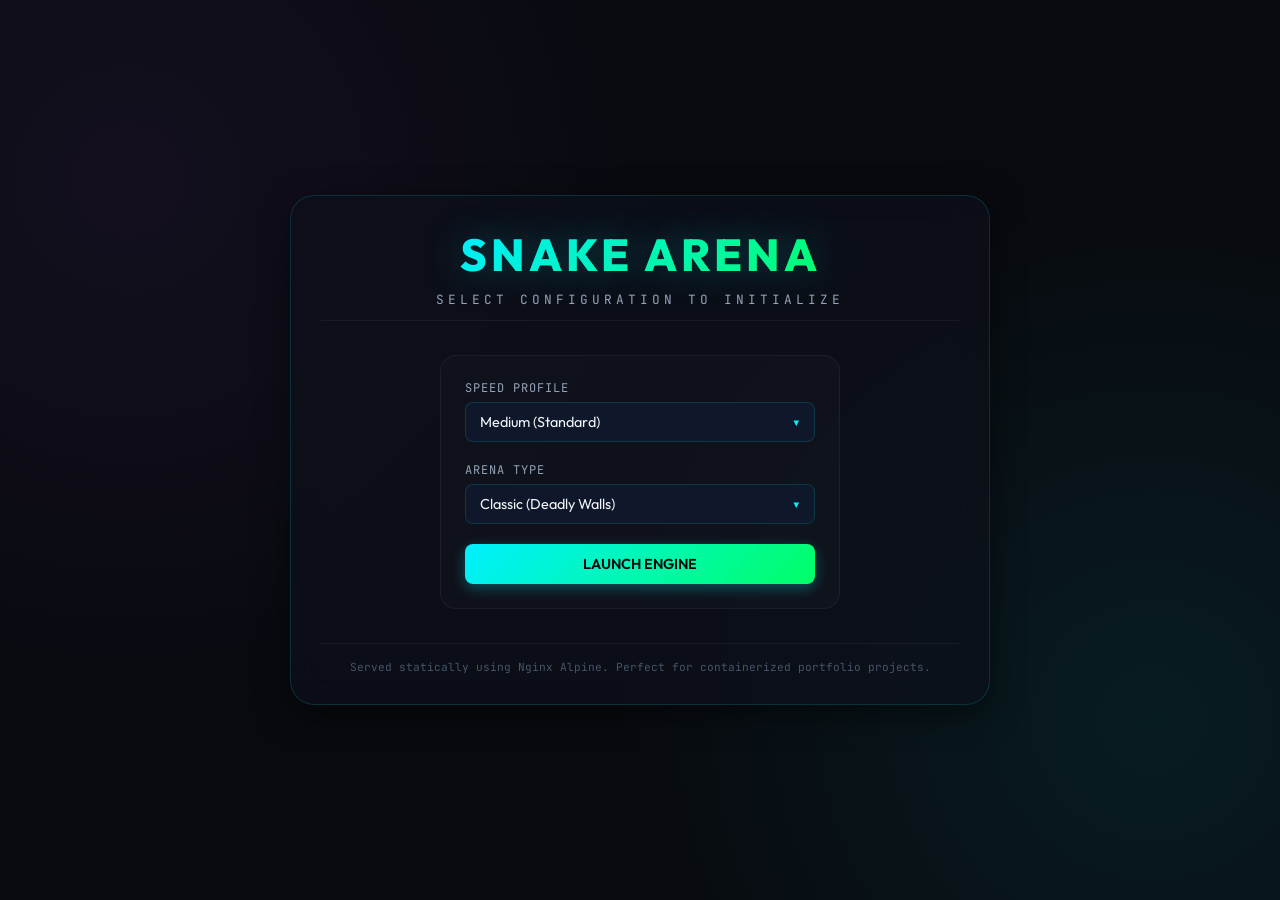
==== app/index.html @ 584ecc28 "First commit of production ready game" ====
<!DOCTYPE html>
<html lang="en">
<head>
    <meta charset="UTF-8">
    <meta name="viewport" content="width=device-width, initial-scale=1.0, maximum-scale=1.0, user-scalable=no">
    <title>Retro Snake Arena | DevOps Static Web App</title>
    <meta name="description" content="A modern, high-fidelity classic Snake game web app for a DevOps Kubernetes portfolio.">
    <!-- Google Fonts -->
    <link rel="preconnect" href="https://fonts.googleapis.com">
    <link rel="preconnect" href="https://fonts.gstatic.com" crossorigin>
    <link href="https://fonts.googleapis.com/css2?family=JetBrains+Mono:wght@400;700&family=Outfit:wght@300;400;600;800&display=swap" rel="stylesheet">
    <link rel="stylesheet" href="style.css">
</head>
<body>
    <div class="glass-container">
        
        <!-- ================= START SCREEN ================= -->
        <div id="startScreen" class="screen active">
            <header class="start-header">
                <h1 class="logo-text">SNAKE ARENA</h1>
                <p class="subtitle">Select configuration to initialize</p>
            </header>

            <div class="setup-panel">
                <div class="control-row">
                    <label for="difficultySelect">Speed Profile</label>
                    <div class="select-wrapper">
                        <select id="difficultySelect">
                            <option value="easy">Easy (Slow)</option>
                            <option value="medium" selected>Medium (Standard)</option>
                            <option value="hard">Hard (Fast)</option>
                        </select>
                    </div>
                </div>
                
                <div class="control-row">
                    <label for="modeSelect">Arena Type</label>
                    <div class="select-wrapper">
                        <select id="modeSelect">
                            <option value="classic" selected>Classic (Deadly Walls)</option>
                            <option value="obstacles">Obstacles (Barriers)</option>
                            <option value="portal">Portal (Wraparound)</option>
                        </select>
                    </div>
                </div>

                <button id="startButton" class="btn primary-btn launch-btn">LAUNCH ENGINE</button>
            </div>
            
            <footer class="start-footer">
                <p class="devops-tag">Served statically using Nginx Alpine. Perfect for containerized portfolio projects.</p>
            </footer>
        </div>

        <!-- ================= GAME SCREEN ================= -->
        <div id="gameScreen" class="screen">
            <header>
                <h1 id="app-title">RETRO SNAKE ARENA</h1>
                <p class="subtitle">Game Active | Engine Online</p>
            </header>

            <main class="game-layout">
                <!-- Score & Stats Bar -->
                <div class="stats-panel">
                    <div class="stat-box">
                        <span class="stat-label">SCORE</span>
                        <span id="score-val" class="stat-value">000</span>
                    </div>
                    <div class="stat-box">
                        <span class="stat-label">HIGH SCORE</span>
                        <span id="high-val" class="stat-value">000</span>
                    </div>
                    <div class="stat-box">
                        <span class="stat-label">SPEED</span>
                        <span id="speed-indicator" class="stat-value">MEDIUM</span>
                    </div>
                </div>

                <!-- Canvas Container -->
                <div class="canvas-wrapper">
                    <canvas id="gameCanvas" width="400" height="400"></canvas>
                    
                    <!-- Game Over Overlay -->
                    <div id="gameOverOverlay" class="canvas-overlay">
                        <div class="overlay-content">
                            <h2 class="danger-text">SYSTEM FAILURE</h2>
                            <p class="game-over-reason">Crash Loop BackOff: Wall Collision</p>
                            <div class="final-score-box">
                                <span>FINAL SCORE</span>
                                <span id="final-score-val">000</span>
                            </div>
                            <button id="restartButton" class="btn primary-btn">REDEPLOY ENGINE</button>
                        </div>
                    </div>

                    <!-- Pause Overlay -->
                    <div id="pauseOverlay" class="canvas-overlay">
                        <div class="overlay-content">
                            <h2>PAUSED</h2>
                            <p>Game engine suspended.</p>
                            <button id="resumeButton" class="btn primary-btn">RESUME ENGINE</button>
                        </div>
                    </div>
                </div>

                <!-- Controls Panel -->
                <div class="game-controls">
                    <button id="pauseBtn" class="btn secondary-btn">Pause (Space)</button>
                    <button id="muteBtn" class="btn secondary-btn">Mute Sound</button>
                    <button id="exitBtn" class="btn secondary-btn danger-btn">Exit to Menu</button>
                </div>
            </main>

            <footer>
                <div class="keyboard-guide">
                    <p class="desktop-controls"><strong>Keyboard:</strong> Use <span class="key">▲</span> <span class="key">▼</span> <span class="key">◀</span> <span class="key">▶</span> / <span class="key">WASD</span>. <span class="key">Spacebar</span> to Pause.</p>
                    <p class="mobile-controls"><strong>Mobile:</strong> Swipe in the direction you want to turn.</p>
                </div>
                <p class="devops-tag">High-speed rendering & Web Audio synthesizer.</p>
            </footer>
        </div>

    </div>
    
    <script src="game.js"></script>
</body>
</html>
---- app/style.css ----
/* --- Modern CSS Architecture & Design Tokens --- */
:root {
    --bg-color: #080a0f;
    --panel-bg: rgba(13, 17, 26, 0.7);
    --border-color: rgba(0, 240, 255, 0.15);
    --border-hover: rgba(0, 240, 255, 0.4);
    
    /* Neon Palette */
    --neon-cyan: #00f0ff;
    --neon-green: #00ff66;
    --neon-purple: #9d4edd;
    --neon-pink: #ff007f;
    --neon-red: #ff3333;
    
    /* Fonts */
    --font-sans: 'Outfit', -apple-system, BlinkMacSystemFont, "Segoe UI", Roboto, Helvetica, Arial, sans-serif;
    --font-mono: 'JetBrains Mono', monospace;
    
    /* Shadows */
    --glow-cyan: 0 0 10px rgba(0, 240, 255, 0.4);
    --glow-green: 0 0 10px rgba(0, 255, 102, 0.4);
    --glow-red: 0 0 10px rgba(255, 51, 51, 0.4);
    --shadow-heavy: 0 8px 32px 0 rgba(0, 0, 0, 0.5);
}

/* --- Base Styles --- */
* {
    box-sizing: border-box;
    margin: 0;
    padding: 0;
}

body {
    background-color: var(--bg-color);
    background-image: 
        radial-gradient(circle at 10% 20%, rgba(157, 78, 221, 0.08) 0%, transparent 40%),
        radial-gradient(circle at 90% 80%, rgba(0, 240, 255, 0.08) 0%, transparent 40%);
    color: #e2e8f0;
    font-family: var(--font-sans);
    min-height: 100vh;
    display: flex;
    justify-content: center;
    align-items: center;
    padding: 20px;
    overflow-x: hidden;
}

/* --- Glassmorphism Container --- */
.glass-container {
    width: 100%;
    max-width: 700px;
    background: var(--panel-bg);
    backdrop-filter: blur(16px);
    -webkit-backdrop-filter: blur(16px);
    border: 1px solid var(--border-color);
    border-radius: 24px;
    padding: 30px;
    box-shadow: var(--shadow-heavy);
    display: flex;
    flex-direction: column;
    align-items: center;
    animation: fadeIn 0.8s ease-out;
}

/* --- Screen Transitions --- */
.screen {
    display: none;
    flex-direction: column;
    width: 100%;
    gap: 24px;
    animation: scaleUp 0.4s cubic-bezier(0.16, 1, 0.3, 1);
}

.screen.active {
    display: flex;
}

/* --- Start Screen Layout --- */
.start-header {
    text-align: center;
    margin-bottom: 10px;
}

.logo-text {
    font-size: 2.8rem;
    font-weight: 800;
    letter-spacing: 4px;
    background: linear-gradient(135deg, var(--neon-cyan) 0%, var(--neon-green) 100%);
    -webkit-background-clip: text;
    -webkit-text-fill-color: transparent;
    text-shadow: 0 0 40px rgba(0, 240, 255, 0.3);
    display: inline-block;
}

.subtitle {
    font-family: var(--font-mono);
    font-size: 0.8rem;
    color: #94a3b8;
    text-transform: uppercase;
    letter-spacing: 4px;
    margin-top: 8px;
}

.setup-panel {
    display: flex;
    flex-direction: column;
    gap: 20px;
    background: rgba(255, 255, 255, 0.02);
    border: 1px solid rgba(255, 255, 255, 0.05);
    border-radius: 16px;
    padding: 24px;
    width: 100%;
    max-width: 400px;
    margin: 0 auto;
}

.start-footer {
    margin-top: 10px;
    text-align: center;
}

/* --- Game Screen Layout --- */
header {
    text-align: center;
    border-bottom: 1px solid rgba(255, 255, 255, 0.05);
    padding-bottom: 12px;
}

header h1 {
    font-size: 2rem;
    font-weight: 800;
    letter-spacing: 2px;
    color: var(--neon-cyan);
    text-shadow: var(--glow-cyan);
}

.game-layout {
    display: grid;
    grid-template-columns: 1fr;
    gap: 20px;
    width: 100%;
}

@media (min-width: 768px) {
    .game-layout {
        grid-template-columns: 1fr 180px;
    }
    .stats-panel {
        grid-column: 1 / span 2;
    }
}

/* --- Stats Panel --- */
.stats-panel {
    display: flex;
    gap: 15px;
    width: 100%;
}

.stat-box {
    flex: 1;
    background: rgba(255, 255, 255, 0.02);
    border: 1px solid rgba(255, 255, 255, 0.05);
    border-radius: 12px;
    padding: 10px;
    display: flex;
    flex-direction: column;
    align-items: center;
    justify-content: center;
    transition: transform 0.3s ease, border-color 0.3s ease;
}

.stat-box:hover {
    transform: translateY(-2px);
    border-color: rgba(0, 240, 255, 0.2);
}

.stat-label {
    font-family: var(--font-mono);
    font-size: 0.7rem;
    color: #64748b;
    letter-spacing: 1.5px;
    margin-bottom: 4px;
}

.stat-value {
    font-family: var(--font-mono);
    font-size: 1.4rem;
    font-weight: 700;
    color: var(--neon-cyan);
    text-shadow: var(--glow-cyan);
}

#speed-indicator {
    color: var(--neon-green);
    text-shadow: var(--glow-green);
}

/* --- Canvas Area --- */
.canvas-wrapper {
    position: relative;
    width: 100%;
    max-width: 400px;
    aspect-ratio: 1 / 1;
    margin: 0 auto;
    border-radius: 16px;
    overflow: hidden;
    border: 2px solid var(--border-color);
    box-shadow: 0 0 20px rgba(0, 240, 255, 0.1);
    background: #04060a;
}

canvas {
    display: block;
    width: 100%;
    height: 100%;
}

/* --- Canvas Overlays --- */
.canvas-overlay {
    position: absolute;
    top: 0;
    left: 0;
    width: 100%;
    height: 100%;
    background: rgba(4, 6, 10, 0.88);
    backdrop-filter: blur(8px);
    display: flex;
    justify-content: center;
    align-items: center;
    opacity: 0;
    pointer-events: none;
    transition: opacity 0.3s ease;
    z-index: 10;
}

.canvas-overlay.active {
    opacity: 1;
    pointer-events: auto;
}

.overlay-content {
    text-align: center;
    padding: 20px;
}

.overlay-content h2 {
    font-size: 2rem;
    font-weight: 800;
    letter-spacing: 2px;
    margin-bottom: 12px;
    color: var(--neon-cyan);
    text-shadow: var(--glow-cyan);
}

.overlay-content p {
    font-size: 0.9rem;
    color: #94a3b8;
    margin-bottom: 24px;
    line-height: 1.5;
}

/* --- Game Controls Panel --- */
.game-controls {
    display: flex;
    flex-direction: row;
    gap: 12px;
    justify-content: center;
    align-items: center;
    width: 100%;
}

@media (min-width: 768px) {
    .game-controls {
        flex-direction: column;
        justify-content: flex-start;
        height: 100%;
    }
}

/* --- Control Row & Inputs --- */
.control-row {
    display: flex;
    flex-direction: column;
    gap: 6px;
    width: 100%;
}

.control-row label {
    font-family: var(--font-mono);
    font-size: 0.75rem;
    color: #94a3b8;
    letter-spacing: 1px;
    text-transform: uppercase;
}

/* Modern Select Styling */
.select-wrapper {
    position: relative;
    width: 100%;
}

select {
    width: 100%;
    background: #0f172a;
    border: 1px solid var(--border-color);
    border-radius: 8px;
    padding: 10px 14px;
    color: #f1f5f9;
    font-family: var(--font-sans);
    font-size: 0.9rem;
    cursor: pointer;
    outline: none;
    transition: border-color 0.3s ease, box-shadow 0.3s ease;
    appearance: none;
    -webkit-appearance: none;
}

select:focus, select:hover {
    border-color: var(--neon-cyan);
    box-shadow: 0 0 8px rgba(0, 240, 255, 0.2);
}

.select-wrapper::after {
    content: "▼";
    font-size: 0.6rem;
    color: var(--neon-cyan);
    position: absolute;
    right: 14px;
    top: 50%;
    transform: translateY(-50%);
    pointer-events: none;
}

/* Button Styling */
.btn {
    font-family: var(--font-sans);
    font-weight: 600;
    font-size: 0.9rem;
    padding: 11px 18px;
    border: none;
    border-radius: 8px;
    cursor: pointer;
    transition: all 0.3s cubic-bezier(0.25, 0.8, 0.25, 1);
    outline: none;
    width: 100%;
    text-align: center;
}

.primary-btn {
    background: linear-gradient(135deg, var(--neon-cyan) 0%, var(--neon-green) 100%);
    color: #04060a;
    box-shadow: 0 4px 14px rgba(0, 240, 255, 0.3);
}

.primary-btn:hover {
    transform: translateY(-2px);
    box-shadow: 0 6px 20px rgba(0, 255, 102, 0.4);
}

.primary-btn:active {
    transform: translateY(0);
}

.secondary-btn {
    background: rgba(255, 255, 255, 0.03);
    color: #cbd5e1;
    border: 1px solid rgba(255, 255, 255, 0.08);
}

.secondary-btn:hover:not(:disabled) {
    background: rgba(255, 255, 255, 0.08);
    border-color: var(--border-hover);
    color: #fff;
}

.danger-btn {
    border-color: rgba(255, 51, 51, 0.2) !important;
}

.danger-btn:hover {
    border-color: var(--neon-red) !important;
    background: rgba(255, 51, 51, 0.1) !important;
    color: #fff !important;
}

/* --- Footer Area --- */
footer {
    border-top: 1px solid rgba(255, 255, 255, 0.05);
    padding-top: 16px;
    display: flex;
    flex-direction: column;
    gap: 10px;
    align-items: center;
    width: 100%;
}

.keyboard-guide {
    text-align: center;
    font-size: 0.8rem;
    color: #64748b;
}

.keyboard-guide .key {
    background: #0f172a;
    border: 1px solid rgba(255, 255, 255, 0.1);
    border-radius: 4px;
    padding: 2px 6px;
    font-family: var(--font-mono);
    color: #94a3b8;
    margin: 0 2px;
    display: inline-block;
}

.devops-tag {
    font-family: var(--font-mono);
    font-size: 0.7rem;
    color: #475569;
    text-align: center;
}

/* --- Extra Overrides / Styling --- */
.danger-text {
    color: var(--neon-red) !important;
    text-shadow: var(--glow-red) !important;
}

.final-score-box {
    margin: 15px auto;
    padding: 10px 20px;
    background: rgba(255, 51, 51, 0.05);
    border: 1px solid rgba(255, 51, 51, 0.15);
    border-radius: 8px;
    display: inline-flex;
    flex-direction: column;
    gap: 4px;
}

.final-score-box span:first-child {
    font-size: 0.75rem;
    font-family: var(--font-mono);
    color: #94a3b8;
    letter-spacing: 1px;
}

#final-score-val {
    font-size: 1.8rem;
    font-weight: 700;
    color: var(--neon-red);
    font-family: var(--font-mono);
    text-shadow: var(--glow-red);
}

/* Mobile vs Desktop controls instruction */
.mobile-controls {
    display: none;
}

@media (hover: none) and (pointer: coarse) {
    /* Touch device */
    .desktop-controls {
        display: none;
    }
    .mobile-controls {
        display: block;
    }
}

/* --- Animations --- */
@keyframes fadeIn {
    from { opacity: 0; transform: translateY(10px); }
    to { opacity: 1; transform: translateY(0); }
}

@keyframes scaleUp {
    from { opacity: 0; transform: scale(0.96); }
    to { opacity: 1; transform: scale(1); }
}

@media (max-width: 480px) {
    .glass-container {
        padding: 20px 16px;
        border-radius: 16px;
    }
    
    .logo-text {
        font-size: 2.2rem;
    }
    
    header h1 {
        font-size: 1.6rem;
    }

    .stat-value {
        font-size: 1.1rem;
    }
}
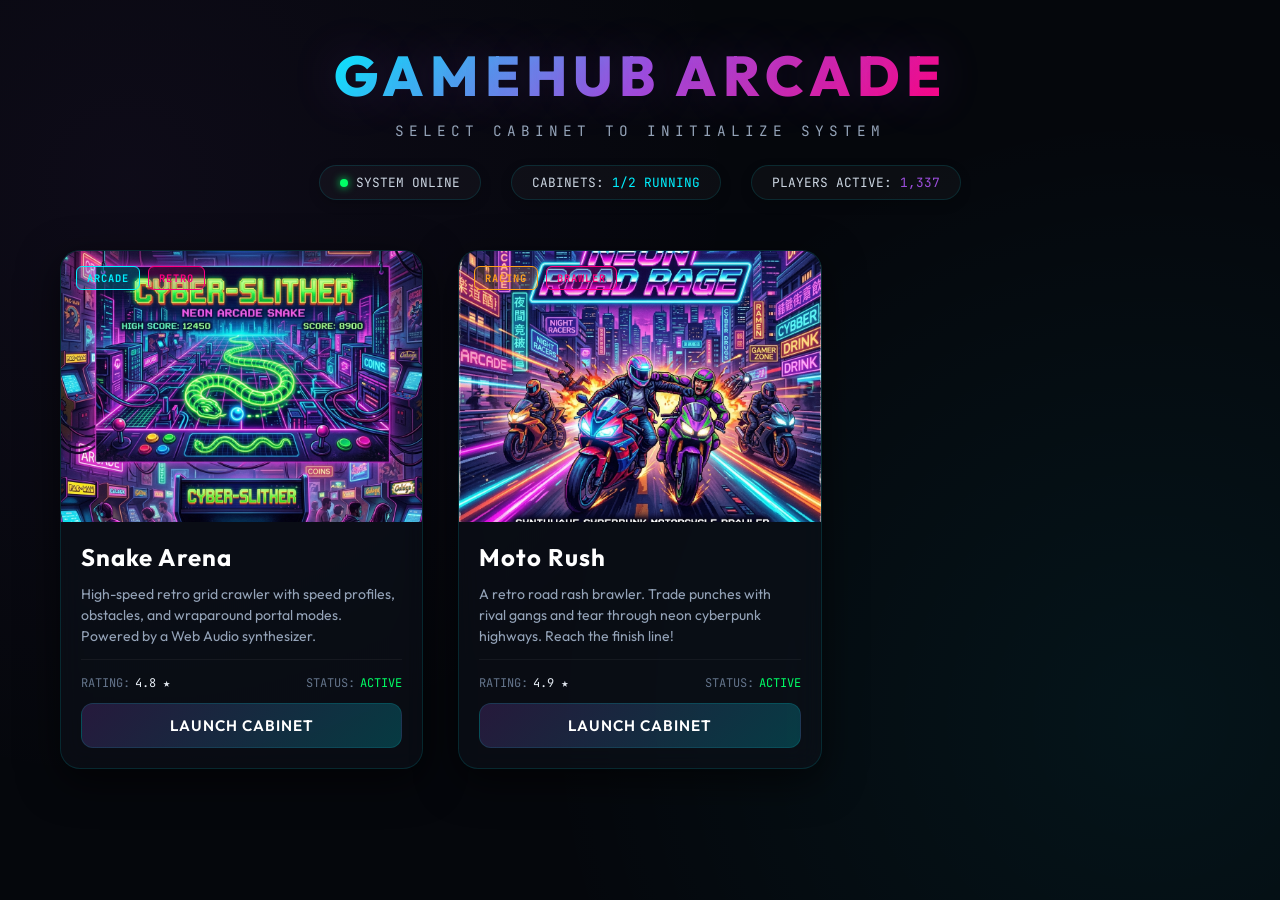
==== commit 05786f0e: "feat: add Moto Rush pseudo-3D racer game engine and base assets" ====
--- a/app/index.html
+++ b/app/index.html
@@ -2,9 +2,9 @@
 <html lang="en">
 <head>
     <meta charset="UTF-8">
-    <meta name="viewport" content="width=device-width, initial-scale=1.0, maximum-scale=1.0, user-scalable=no">
-    <title>Retro Snake Arena | DevOps Static Web App</title>
-    <meta name="description" content="A modern, high-fidelity classic Snake game web app for a DevOps Kubernetes portfolio.">
+    <meta name="viewport" content="width=device-width, initial-scale=1.0">
+    <title>GameHub Arcade | Scalable Multi-Game Hub</title>
+    <meta name="description" content="A premium, retro-futuristic arcade game catalog hub featuring HTML5 games.">
     <!-- Google Fonts -->
     <link rel="preconnect" href="https://fonts.googleapis.com">
     <link rel="preconnect" href="https://fonts.gstatic.com" crossorigin>
@@ -12,116 +12,89 @@
     <link rel="stylesheet" href="style.css">
 </head>
 <body>
-    <div class="glass-container">
-        
-        <!-- ================= START SCREEN ================= -->
-        <div id="startScreen" class="screen active">
-            <header class="start-header">
-                <h1 class="logo-text">SNAKE ARENA</h1>
-                <p class="subtitle">Select configuration to initialize</p>
-            </header>
+    <div class="container">
+        <!-- ================= HEADER ================= -->
+        <header>
+            <h1 class="logo-text">GameHub Arcade</h1>
+            <p class="subtitle">Select cabinet to initialize system</p>
+            <div class="hub-stats">
+                <div class="status-badge">
+                    <span class="dot pulse"></span>
+                    <span>SYSTEM ONLINE</span>
+                </div>
+                <div class="status-badge">
+                    <span>CABINETS: <span class="highlight" style="color: var(--neon-cyan);">1/2 RUNNING</span></span>
+                </div>
+                <div class="status-badge">
+                    <span>PLAYERS ACTIVE: <span class="highlight" style="color: var(--neon-purple);">1,337</span></span>
+                </div>
+            </div>
+        </header>
 
-            <div class="setup-panel">
-                <div class="control-row">
-                    <label for="difficultySelect">Speed Profile</label>
-                    <div class="select-wrapper">
-                        <select id="difficultySelect">
-                            <option value="easy">Easy (Slow)</option>
-                            <option value="medium" selected>Medium (Standard)</option>
-                            <option value="hard">Hard (Fast)</option>
-                        </select>
+        <!-- ================= GAMES GRID ================= -->
+        <main class="games-grid">
+            <!-- Snake Game Card -->
+            <article class="game-card" id="card-snake" data-game-url="games/snake/" data-game-title="Snake Arena">
+                <div class="card-media">
+                    <div class="badge-container">
+                        <span class="tag-badge cyan">Arcade</span>
+                        <span class="tag-badge pink">Retro</span>
                     </div>
+                    <img src="assets/snake_card.png" alt="Snake Arena Artwork">
                 </div>
-                
-                <div class="control-row">
-                    <label for="modeSelect">Arena Type</label>
-                    <div class="select-wrapper">
-                        <select id="modeSelect">
-                            <option value="classic" selected>Classic (Deadly Walls)</option>
-                            <option value="obstacles">Obstacles (Barriers)</option>
-                            <option value="portal">Portal (Wraparound)</option>
-                        </select>
+                <div class="card-details">
+                    <h2 class="game-title">Snake Arena</h2>
+                    <p class="game-desc">High-speed retro grid crawler with speed profiles, obstacles, and wraparound portal modes. Powered by a Web Audio synthesizer.</p>
+                    <div class="card-stats">
+                        <span class="stat-item">RATING: <span class="highlight">4.8 ★</span></span>
+                        <span class="stat-item">STATUS: <span class="highlight" style="color: var(--neon-green);">ACTIVE</span></span>
                     </div>
+                    <button class="btn-launch">Launch Cabinet</button>
                 </div>
+            </article>
 
-                <button id="startButton" class="btn primary-btn launch-btn">LAUNCH ENGINE</button>
+            <!-- Moto Rush Game Card -->
+            <article class="game-card" id="card-motorush" data-game-url="games/moto-rush/" data-game-title="Moto Rush">
+                <div class="card-media">
+                    <div class="badge-container">
+                        <span class="tag-badge orange">Racing</span>
+                        <span class="tag-badge pink">Brawler</span>
+                    </div>
+                    <img src="assets/motorush_card.png" alt="Moto Rush Artwork">
+                </div>
+                <div class="card-details">
+                    <h2 class="game-title">Moto Rush</h2>
+                    <p class="game-desc">A retro road rash brawler. Trade punches with rival gangs and tear through neon cyberpunk highways. Reach the finish line!</p>
+                    <div class="card-stats">
+                        <span class="stat-item">RATING: <span class="highlight">4.9 ★</span></span>
+                        <span class="stat-item">STATUS: <span class="highlight" style="color: var(--neon-green);">ACTIVE</span></span>
+                    </div>
+                    <button class="btn-launch">Launch Cabinet</button>
+                </div>
+            </article>
+        </main>
+    </div>
+
+    <!-- ================= FULLSCREEN GAME OVERLAY ================= -->
+    <div id="gameOverlay" class="game-overlay">
+        <div class="hud-bar">
+            <div class="hud-title">
+                <span id="hudGameName">GAME ENGINE</span>
+                <span id="hudGameStatus">VM ACTIVE</span>
             </div>
-            
-            <footer class="start-footer">
-                <p class="devops-tag">Served statically using Nginx Alpine. Perfect for containerized portfolio projects.</p>
-            </footer>
+            <button id="btnCloseOverlay" class="btn-close">
+                ◀ BACK TO CATALOG
+            </button>
         </div>
+        <div class="iframe-container">
+            <div id="iframeLoader" class="iframe-loader">
+                <div class="spinner"></div>
+                <span>Initializing Game Engine VM...</span>
+            </div>
+            <iframe id="gameIframe" class="game-iframe" src="" allow="autoplay"></iframe>
+        </div>
+    </div>
 
-        <!-- ================= GAME SCREEN ================= -->
-        <div id="gameScreen" class="screen">
-            <header>
-                <h1 id="app-title">RETRO SNAKE ARENA</h1>
-                <p class="subtitle">Game Active | Engine Online</p>
-            </header>
-
-            <main class="game-layout">
-                <!-- Score & Stats Bar -->
-                <div class="stats-panel">
-                    <div class="stat-box">
-                        <span class="stat-label">SCORE</span>
-                        <span id="score-val" class="stat-value">000</span>
-                    </div>
-                    <div class="stat-box">
-                        <span class="stat-label">HIGH SCORE</span>
-                        <span id="high-val" class="stat-value">000</span>
-                    </div>
-                    <div class="stat-box">
-                        <span class="stat-label">SPEED</span>
-                        <span id="speed-indicator" class="stat-value">MEDIUM</span>
-                    </div>
-                </div>
-
-                <!-- Canvas Container -->
-                <div class="canvas-wrapper">
-                    <canvas id="gameCanvas" width="400" height="400"></canvas>
-                    
-                    <!-- Game Over Overlay -->
-                    <div id="gameOverOverlay" class="canvas-overlay">
-                        <div class="overlay-content">
-                            <h2 class="danger-text">SYSTEM FAILURE</h2>
-                            <p class="game-over-reason">Crash Loop BackOff: Wall Collision</p>
-                            <div class="final-score-box">
-                                <span>FINAL SCORE</span>
-                                <span id="final-score-val">000</span>
-                            </div>
-                            <button id="restartButton" class="btn primary-btn">REDEPLOY ENGINE</button>
-                        </div>
-                    </div>
-
-                    <!-- Pause Overlay -->
-                    <div id="pauseOverlay" class="canvas-overlay">
-                        <div class="overlay-content">
-                            <h2>PAUSED</h2>
-                            <p>Game engine suspended.</p>
-                            <button id="resumeButton" class="btn primary-btn">RESUME ENGINE</button>
-                        </div>
-                    </div>
-                </div>
-
-                <!-- Controls Panel -->
-                <div class="game-controls">
-                    <button id="pauseBtn" class="btn secondary-btn">Pause (Space)</button>
-                    <button id="muteBtn" class="btn secondary-btn">Mute Sound</button>
-                    <button id="exitBtn" class="btn secondary-btn danger-btn">Exit to Menu</button>
-                </div>
-            </main>
-
-            <footer>
-                <div class="keyboard-guide">
-                    <p class="desktop-controls"><strong>Keyboard:</strong> Use <span class="key">▲</span> <span class="key">▼</span> <span class="key">◀</span> <span class="key">▶</span> / <span class="key">WASD</span>. <span class="key">Spacebar</span> to Pause.</p>
-                    <p class="mobile-controls"><strong>Mobile:</strong> Swipe in the direction you want to turn.</p>
-                </div>
-                <p class="devops-tag">High-speed rendering & Web Audio synthesizer.</p>
-            </footer>
-        </div>
-
-    </div>
-    
-    <script src="game.js"></script>
+    <script src="main.js"></script>
 </body>
 </html>
--- a/app/style.css
+++ b/app/style.css
@@ -1,29 +1,30 @@
 /* --- Modern CSS Architecture & Design Tokens --- */
 :root {
-    --bg-color: #080a0f;
-    --panel-bg: rgba(13, 17, 26, 0.7);
-    --border-color: rgba(0, 240, 255, 0.15);
-    --border-hover: rgba(0, 240, 255, 0.4);
+    --bg-color: #05070c;
+    --panel-bg: rgba(13, 17, 26, 0.6);
+    --border-color: rgba(0, 240, 255, 0.12);
+    --border-hover: rgba(157, 78, 221, 0.5);
     
-    /* Neon Palette */
+    /* Neon Theme Palette */
     --neon-cyan: #00f0ff;
     --neon-green: #00ff66;
     --neon-purple: #9d4edd;
     --neon-pink: #ff007f;
+    --neon-orange: #ff9f1c;
     --neon-red: #ff3333;
     
     /* Fonts */
     --font-sans: 'Outfit', -apple-system, BlinkMacSystemFont, "Segoe UI", Roboto, Helvetica, Arial, sans-serif;
     --font-mono: 'JetBrains Mono', monospace;
     
-    /* Shadows */
-    --glow-cyan: 0 0 10px rgba(0, 240, 255, 0.4);
-    --glow-green: 0 0 10px rgba(0, 255, 102, 0.4);
-    --glow-red: 0 0 10px rgba(255, 51, 51, 0.4);
-    --shadow-heavy: 0 8px 32px 0 rgba(0, 0, 0, 0.5);
-}
-
-/* --- Base Styles --- */
+    /* Glow Effects & Shadows */
+    --glow-cyan: 0 0 15px rgba(0, 240, 255, 0.35);
+    --glow-purple: 0 0 15px rgba(157, 78, 221, 0.35);
+    --glow-pink: 0 0 15px rgba(255, 0, 127, 0.35);
+    --shadow-heavy: 0 12px 40px 0 rgba(0, 0, 0, 0.6);
+}
+
+/* --- Base & Scrollbar Customization --- */
 * {
     box-sizing: border-box;
     margin: 0;
@@ -33,465 +34,473 @@
 body {
     background-color: var(--bg-color);
     background-image: 
-        radial-gradient(circle at 10% 20%, rgba(157, 78, 221, 0.08) 0%, transparent 40%),
-        radial-gradient(circle at 90% 80%, rgba(0, 240, 255, 0.08) 0%, transparent 40%);
-    color: #e2e8f0;
+        radial-gradient(circle at 10% 20%, rgba(157, 78, 221, 0.06) 0%, transparent 45%),
+        radial-gradient(circle at 90% 80%, rgba(0, 240, 255, 0.06) 0%, transparent 45%);
+    color: #f1f5f9;
     font-family: var(--font-sans);
     min-height: 100vh;
-    display: flex;
-    justify-content: center;
-    align-items: center;
-    padding: 20px;
     overflow-x: hidden;
-}
-
-/* --- Glassmorphism Container --- */
-.glass-container {
+    display: flex;
+    flex-direction: column;
+}
+
+/* Custom Scrollbars */
+::-webkit-scrollbar {
+    width: 8px;
+}
+::-webkit-scrollbar-track {
+    background: var(--bg-color);
+}
+::-webkit-scrollbar-thumb {
+    background: rgba(157, 78, 221, 0.3);
+    border-radius: 4px;
+}
+::-webkit-scrollbar-thumb:hover {
+    background: var(--neon-purple);
+}
+
+/* --- Layout Container --- */
+.container {
+    max-width: 1200px;
     width: 100%;
-    max-width: 700px;
-    background: var(--panel-bg);
-    backdrop-filter: blur(16px);
-    -webkit-backdrop-filter: blur(16px);
-    border: 1px solid var(--border-color);
-    border-radius: 24px;
-    padding: 30px;
-    box-shadow: var(--shadow-heavy);
-    display: flex;
-    flex-direction: column;
-    align-items: center;
-    animation: fadeIn 0.8s ease-out;
-}
-
-/* --- Screen Transitions --- */
-.screen {
-    display: none;
-    flex-direction: column;
-    width: 100%;
-    gap: 24px;
-    animation: scaleUp 0.4s cubic-bezier(0.16, 1, 0.3, 1);
-}
-
-.screen.active {
-    display: flex;
-}
-
-/* --- Start Screen Layout --- */
-.start-header {
+    margin: 0 auto;
+    padding: 40px 20px;
+    flex: 1;
+}
+
+/* --- Header Section --- */
+header {
     text-align: center;
-    margin-bottom: 10px;
+    margin-bottom: 50px;
+    animation: fadeInDown 0.8s ease-out;
 }
 
 .logo-text {
-    font-size: 2.8rem;
+    font-size: 3.5rem;
     font-weight: 800;
-    letter-spacing: 4px;
-    background: linear-gradient(135deg, var(--neon-cyan) 0%, var(--neon-green) 100%);
+    letter-spacing: 6px;
+    background: linear-gradient(135deg, var(--neon-cyan) 0%, var(--neon-purple) 50%, var(--neon-pink) 100%);
     -webkit-background-clip: text;
     -webkit-text-fill-color: transparent;
-    text-shadow: 0 0 40px rgba(0, 240, 255, 0.3);
+    text-shadow: 0 0 50px rgba(157, 78, 221, 0.2);
     display: inline-block;
+    margin-bottom: 10px;
+    text-transform: uppercase;
 }
 
 .subtitle {
     font-family: var(--font-mono);
-    font-size: 0.8rem;
+    font-size: 0.9rem;
     color: #94a3b8;
     text-transform: uppercase;
-    letter-spacing: 4px;
-    margin-top: 8px;
-}
-
-.setup-panel {
+    letter-spacing: 5px;
+    margin-bottom: 25px;
+}
+
+/* Hub Status Info */
+.hub-stats {
+    display: flex;
+    justify-content: center;
+    gap: 30px;
+    margin-top: 15px;
+}
+
+.status-badge {
+    background: rgba(255, 255, 255, 0.03);
+    border: 1px solid var(--border-color);
+    border-radius: 50px;
+    padding: 8px 20px;
+    font-family: var(--font-mono);
+    font-size: 0.8rem;
+    color: #cbd5e1;
+    display: flex;
+    align-items: center;
+    gap: 8px;
+    box-shadow: 0 4px 12px rgba(0,0,0,0.2);
+}
+
+.status-badge .dot {
+    width: 8px;
+    height: 8px;
+    border-radius: 50%;
+    background-color: var(--neon-green);
+    box-shadow: 0 0 8px var(--neon-green);
+}
+
+.status-badge .dot.pulse {
+    animation: pulseGlow 1.5s infinite;
+}
+
+/* --- Catalog Grid Layout --- */
+.games-grid {
+    display: grid;
+    grid-template-columns: repeat(auto-fill, minmax(320px, 1fr));
+    gap: 35px;
+    margin-top: 20px;
+    animation: fadeInUp 0.8s ease-out;
+}
+
+/* --- Game Cards --- */
+.game-card {
+    background: var(--panel-bg);
+    border: 1px solid var(--border-color);
+    border-radius: 20px;
+    overflow: hidden;
+    position: relative;
+    box-shadow: var(--shadow-heavy);
+    backdrop-filter: blur(12px);
+    -webkit-backdrop-filter: blur(12px);
+    transition: all 0.4s cubic-bezier(0.25, 0.8, 0.25, 1);
     display: flex;
     flex-direction: column;
-    gap: 20px;
-    background: rgba(255, 255, 255, 0.02);
-    border: 1px solid rgba(255, 255, 255, 0.05);
-    border-radius: 16px;
-    padding: 24px;
-    width: 100%;
-    max-width: 400px;
-    margin: 0 auto;
-}
-
-.start-footer {
-    margin-top: 10px;
-    text-align: center;
-}
-
-/* --- Game Screen Layout --- */
-header {
-    text-align: center;
-    border-bottom: 1px solid rgba(255, 255, 255, 0.05);
-    padding-bottom: 12px;
-}
-
-header h1 {
-    font-size: 2rem;
-    font-weight: 800;
-    letter-spacing: 2px;
-    color: var(--neon-cyan);
-    text-shadow: var(--glow-cyan);
-}
-
-.game-layout {
-    display: grid;
-    grid-template-columns: 1fr;
-    gap: 20px;
-    width: 100%;
-}
-
-@media (min-width: 768px) {
-    .game-layout {
-        grid-template-columns: 1fr 180px;
-    }
-    .stats-panel {
-        grid-column: 1 / span 2;
-    }
-}
-
-/* --- Stats Panel --- */
-.stats-panel {
-    display: flex;
-    gap: 15px;
-    width: 100%;
-}
-
-.stat-box {
-    flex: 1;
-    background: rgba(255, 255, 255, 0.02);
-    border: 1px solid rgba(255, 255, 255, 0.05);
-    border-radius: 12px;
-    padding: 10px;
-    display: flex;
-    flex-direction: column;
-    align-items: center;
-    justify-content: center;
-    transition: transform 0.3s ease, border-color 0.3s ease;
-}
-
-.stat-box:hover {
-    transform: translateY(-2px);
-    border-color: rgba(0, 240, 255, 0.2);
-}
-
-.stat-label {
-    font-family: var(--font-mono);
-    font-size: 0.7rem;
-    color: #64748b;
-    letter-spacing: 1.5px;
-    margin-bottom: 4px;
-}
-
-.stat-value {
-    font-family: var(--font-mono);
-    font-size: 1.4rem;
-    font-weight: 700;
-    color: var(--neon-cyan);
-    text-shadow: var(--glow-cyan);
-}
-
-#speed-indicator {
-    color: var(--neon-green);
-    text-shadow: var(--glow-green);
-}
-
-/* --- Canvas Area --- */
-.canvas-wrapper {
+}
+
+.game-card:hover {
+    transform: translateY(-8px);
+    border-color: var(--border-hover);
+    box-shadow: var(--shadow-heavy), var(--glow-purple);
+}
+
+/* Cover Image Wrapper */
+.card-media {
     position: relative;
     width: 100%;
-    max-width: 400px;
-    aspect-ratio: 1 / 1;
-    margin: 0 auto;
-    border-radius: 16px;
+    padding-top: 75%; /* 4:3 Aspect Ratio */
     overflow: hidden;
-    border: 2px solid var(--border-color);
-    box-shadow: 0 0 20px rgba(0, 240, 255, 0.1);
-    background: #04060a;
-}
-
-canvas {
-    display: block;
-    width: 100%;
-    height: 100%;
-}
-
-/* --- Canvas Overlays --- */
-.canvas-overlay {
+}
+
+.card-media img {
     position: absolute;
     top: 0;
     left: 0;
     width: 100%;
     height: 100%;
-    background: rgba(4, 6, 10, 0.88);
-    backdrop-filter: blur(8px);
-    display: flex;
+    object-fit: cover;
+    transition: transform 0.5s ease;
+}
+
+.game-card:hover .card-media img {
+    transform: scale(1.08);
+}
+
+/* Tag overlay on image */
+.badge-container {
+    position: absolute;
+    top: 15px;
+    left: 15px;
+    display: flex;
+    gap: 8px;
+    z-index: 2;
+}
+
+.tag-badge {
+    padding: 4px 10px;
+    border-radius: 6px;
+    font-size: 0.65rem;
+    font-weight: 700;
+    font-family: var(--font-mono);
+    text-transform: uppercase;
+    letter-spacing: 1px;
+}
+
+.tag-badge.cyan {
+    background-color: rgba(0, 240, 255, 0.2);
+    border: 1px solid var(--neon-cyan);
+    color: var(--neon-cyan);
+}
+
+.tag-badge.pink {
+    background-color: rgba(255, 0, 127, 0.2);
+    border: 1px solid var(--neon-pink);
+    color: var(--neon-pink);
+}
+
+.tag-badge.orange {
+    background-color: rgba(255, 159, 28, 0.2);
+    border: 1px solid var(--neon-orange);
+    color: var(--neon-orange);
+}
+
+/* Card Content Details */
+.card-details {
+    padding: 20px;
+    display: flex;
+    flex-direction: column;
+    gap: 12px;
+    flex: 1;
+}
+
+.game-title {
+    font-size: 1.5rem;
+    font-weight: 700;
+    color: #ffffff;
+    letter-spacing: 1px;
+}
+
+.game-desc {
+    font-size: 0.88rem;
+    color: #94a3b8;
+    line-height: 1.5;
+}
+
+/* Stats Row */
+.card-stats {
+    display: flex;
+    justify-content: space-between;
+    align-items: center;
+    border-top: 1px solid rgba(255, 255, 255, 0.05);
+    padding-top: 15px;
+    margin-top: auto;
+}
+
+.stat-item {
+    font-family: var(--font-mono);
+    font-size: 0.75rem;
+    color: #64748b;
+    display: flex;
+    align-items: center;
+    gap: 5px;
+}
+
+.stat-item .highlight {
+    color: #e2e8f0;
+}
+
+/* Card Button */
+.btn-launch {
+    display: inline-flex;
     justify-content: center;
     align-items: center;
+    width: 100%;
+    padding: 12px;
+    background: linear-gradient(135deg, rgba(157, 78, 221, 0.2) 0%, rgba(0, 240, 255, 0.2) 100%);
+    border: 1px solid var(--border-color);
+    border-radius: 12px;
+    color: #ffffff;
+    font-family: var(--font-sans);
+    font-weight: 600;
+    font-size: 0.95rem;
+    cursor: pointer;
+    text-transform: uppercase;
+    letter-spacing: 1px;
+    transition: all 0.3s ease;
+}
+
+.game-card:hover .btn-launch {
+    background: linear-gradient(135deg, var(--neon-purple) 0%, var(--neon-cyan) 100%);
+    border-color: transparent;
+    color: #05070c;
+    font-weight: 700;
+    box-shadow: var(--glow-cyan);
+}
+
+/* Disabled Card Adjustments (Upcoming games) */
+.game-card.disabled {
+    opacity: 0.85;
+}
+
+.game-card.disabled:hover {
+    border-color: var(--border-color);
+    box-shadow: var(--shadow-heavy);
+    transform: none;
+}
+
+.game-card.disabled .card-media img {
+    filter: grayscale(80%) brightness(50%);
+}
+
+.game-card.disabled .btn-launch {
+    background: rgba(255, 255, 255, 0.02);
+    border: 1px solid rgba(255, 255, 255, 0.05);
+    color: #64748b;
+    cursor: not-allowed;
+}
+
+.game-card.disabled:hover .btn-launch {
+    background: rgba(255, 255, 255, 0.02);
+    border: 1px solid rgba(255, 255, 255, 0.05);
+    color: #64748b;
+    box-shadow: none;
+}
+
+/* --- Fullscreen Game Overlay --- */
+.game-overlay {
+    position: fixed;
+    top: 0;
+    left: 0;
+    width: 100vw;
+    height: 100vh;
+    background: rgba(5, 7, 12, 0.85);
+    backdrop-filter: blur(20px);
+    -webkit-backdrop-filter: blur(20px);
+    z-index: 1000;
+    display: none;
     opacity: 0;
+    transition: opacity 0.4s ease;
+    flex-direction: column;
+}
+
+.game-overlay.active {
+    display: flex;
+    opacity: 1;
+}
+
+/* HUD Overlay Controls */
+.hud-bar {
+    display: flex;
+    justify-content: space-between;
+    align-items: center;
+    padding: 15px 30px;
+    background: rgba(13, 17, 26, 0.8);
+    border-bottom: 1px solid var(--border-color);
+    z-index: 1002;
+    box-shadow: 0 4px 20px rgba(0,0,0,0.5);
+}
+
+.hud-title {
+    font-size: 1.2rem;
+    font-weight: 700;
+    letter-spacing: 2px;
+    color: #ffffff;
+    display: flex;
+    align-items: center;
+    gap: 10px;
+}
+
+.hud-title span {
+    font-size: 0.75rem;
+    font-family: var(--font-mono);
+    color: var(--neon-cyan);
+    background: rgba(0, 240, 255, 0.1);
+    padding: 2px 8px;
+    border-radius: 4px;
+}
+
+.btn-close {
+    background: rgba(255, 51, 51, 0.1);
+    border: 1px solid var(--neon-red);
+    color: var(--neon-red);
+    font-family: var(--font-sans);
+    font-weight: 600;
+    font-size: 0.85rem;
+    padding: 8px 18px;
+    border-radius: 8px;
+    cursor: pointer;
+    text-transform: uppercase;
+    letter-spacing: 1px;
+    display: flex;
+    align-items: center;
+    gap: 8px;
+    transition: all 0.3s ease;
+}
+
+.btn-close:hover {
+    background: var(--neon-red);
+    color: #ffffff;
+    box-shadow: 0 0 15px rgba(255, 51, 51, 0.4);
+}
+
+/* Iframe Game Container */
+.iframe-container {
+    flex: 1;
+    position: relative;
+    width: 100%;
+    height: calc(100vh - 70px);
+}
+
+.game-iframe {
+    width: 100%;
+    height: 100%;
+    border: none;
+    background: transparent;
+}
+
+/* Loading Spinner in Iframe Overlay */
+.iframe-loader {
+    position: absolute;
+    top: 50%;
+    left: 50%;
+    transform: translate(-50%, -50%);
+    display: flex;
+    flex-direction: column;
+    align-items: center;
+    gap: 15px;
+    color: #94a3b8;
+    font-family: var(--font-mono);
+    font-size: 0.9rem;
     pointer-events: none;
     transition: opacity 0.3s ease;
-    z-index: 10;
-}
-
-.canvas-overlay.active {
-    opacity: 1;
-    pointer-events: auto;
-}
-
-.overlay-content {
+}
+
+.spinner {
+    width: 40px;
+    height: 40px;
+    border: 3px solid rgba(157, 78, 221, 0.1);
+    border-top: 3px solid var(--neon-purple);
+    border-radius: 50%;
+    animation: spin 1s linear infinite;
+}
+
+/* Footer tags */
+footer {
     text-align: center;
-    padding: 20px;
-}
-
-.overlay-content h2 {
-    font-size: 2rem;
-    font-weight: 800;
-    letter-spacing: 2px;
-    margin-bottom: 12px;
+    padding: 30px;
+    font-family: var(--font-mono);
+    font-size: 0.75rem;
+    color: #475569;
+    border-top: 1px solid rgba(255, 255, 255, 0.02);
+    margin-top: auto;
+}
+
+footer a {
+    color: #64748b;
+    text-decoration: none;
+    transition: color 0.3s ease;
+}
+
+footer a:hover {
     color: var(--neon-cyan);
-    text-shadow: var(--glow-cyan);
-}
-
-.overlay-content p {
-    font-size: 0.9rem;
-    color: #94a3b8;
-    margin-bottom: 24px;
-    line-height: 1.5;
-}
-
-/* --- Game Controls Panel --- */
-.game-controls {
-    display: flex;
-    flex-direction: row;
-    gap: 12px;
-    justify-content: center;
-    align-items: center;
-    width: 100%;
-}
-
-@media (min-width: 768px) {
-    .game-controls {
-        flex-direction: column;
-        justify-content: flex-start;
-        height: 100%;
-    }
-}
-
-/* --- Control Row & Inputs --- */
-.control-row {
-    display: flex;
-    flex-direction: column;
-    gap: 6px;
-    width: 100%;
-}
-
-.control-row label {
-    font-family: var(--font-mono);
-    font-size: 0.75rem;
-    color: #94a3b8;
-    letter-spacing: 1px;
-    text-transform: uppercase;
-}
-
-/* Modern Select Styling */
-.select-wrapper {
-    position: relative;
-    width: 100%;
-}
-
-select {
-    width: 100%;
-    background: #0f172a;
-    border: 1px solid var(--border-color);
-    border-radius: 8px;
-    padding: 10px 14px;
-    color: #f1f5f9;
-    font-family: var(--font-sans);
-    font-size: 0.9rem;
-    cursor: pointer;
-    outline: none;
-    transition: border-color 0.3s ease, box-shadow 0.3s ease;
-    appearance: none;
-    -webkit-appearance: none;
-}
-
-select:focus, select:hover {
-    border-color: var(--neon-cyan);
-    box-shadow: 0 0 8px rgba(0, 240, 255, 0.2);
-}
-
-.select-wrapper::after {
-    content: "▼";
-    font-size: 0.6rem;
-    color: var(--neon-cyan);
-    position: absolute;
-    right: 14px;
-    top: 50%;
-    transform: translateY(-50%);
-    pointer-events: none;
-}
-
-/* Button Styling */
-.btn {
-    font-family: var(--font-sans);
-    font-weight: 600;
-    font-size: 0.9rem;
-    padding: 11px 18px;
-    border: none;
-    border-radius: 8px;
-    cursor: pointer;
-    transition: all 0.3s cubic-bezier(0.25, 0.8, 0.25, 1);
-    outline: none;
-    width: 100%;
-    text-align: center;
-}
-
-.primary-btn {
-    background: linear-gradient(135deg, var(--neon-cyan) 0%, var(--neon-green) 100%);
-    color: #04060a;
-    box-shadow: 0 4px 14px rgba(0, 240, 255, 0.3);
-}
-
-.primary-btn:hover {
-    transform: translateY(-2px);
-    box-shadow: 0 6px 20px rgba(0, 255, 102, 0.4);
-}
-
-.primary-btn:active {
-    transform: translateY(0);
-}
-
-.secondary-btn {
-    background: rgba(255, 255, 255, 0.03);
-    color: #cbd5e1;
-    border: 1px solid rgba(255, 255, 255, 0.08);
-}
-
-.secondary-btn:hover:not(:disabled) {
-    background: rgba(255, 255, 255, 0.08);
-    border-color: var(--border-hover);
-    color: #fff;
-}
-
-.danger-btn {
-    border-color: rgba(255, 51, 51, 0.2) !important;
-}
-
-.danger-btn:hover {
-    border-color: var(--neon-red) !important;
-    background: rgba(255, 51, 51, 0.1) !important;
-    color: #fff !important;
-}
-
-/* --- Footer Area --- */
-footer {
-    border-top: 1px solid rgba(255, 255, 255, 0.05);
-    padding-top: 16px;
-    display: flex;
-    flex-direction: column;
-    gap: 10px;
-    align-items: center;
-    width: 100%;
-}
-
-.keyboard-guide {
-    text-align: center;
-    font-size: 0.8rem;
-    color: #64748b;
-}
-
-.keyboard-guide .key {
-    background: #0f172a;
-    border: 1px solid rgba(255, 255, 255, 0.1);
-    border-radius: 4px;
-    padding: 2px 6px;
-    font-family: var(--font-mono);
-    color: #94a3b8;
-    margin: 0 2px;
-    display: inline-block;
-}
-
-.devops-tag {
-    font-family: var(--font-mono);
-    font-size: 0.7rem;
-    color: #475569;
-    text-align: center;
-}
-
-/* --- Extra Overrides / Styling --- */
-.danger-text {
-    color: var(--neon-red) !important;
-    text-shadow: var(--glow-red) !important;
-}
-
-.final-score-box {
-    margin: 15px auto;
-    padding: 10px 20px;
-    background: rgba(255, 51, 51, 0.05);
-    border: 1px solid rgba(255, 51, 51, 0.15);
-    border-radius: 8px;
-    display: inline-flex;
-    flex-direction: column;
-    gap: 4px;
-}
-
-.final-score-box span:first-child {
-    font-size: 0.75rem;
-    font-family: var(--font-mono);
-    color: #94a3b8;
-    letter-spacing: 1px;
-}
-
-#final-score-val {
-    font-size: 1.8rem;
-    font-weight: 700;
-    color: var(--neon-red);
-    font-family: var(--font-mono);
-    text-shadow: var(--glow-red);
-}
-
-/* Mobile vs Desktop controls instruction */
-.mobile-controls {
-    display: none;
-}
-
-@media (hover: none) and (pointer: coarse) {
-    /* Touch device */
-    .desktop-controls {
-        display: none;
-    }
-    .mobile-controls {
-        display: block;
-    }
 }
 
 /* --- Animations --- */
-@keyframes fadeIn {
-    from { opacity: 0; transform: translateY(10px); }
-    to { opacity: 1; transform: translateY(0); }
-}
-
-@keyframes scaleUp {
-    from { opacity: 0; transform: scale(0.96); }
-    to { opacity: 1; transform: scale(1); }
-}
-
-@media (max-width: 480px) {
-    .glass-container {
-        padding: 20px 16px;
-        border-radius: 16px;
-    }
-    
-    .logo-text {
-        font-size: 2.2rem;
-    }
-    
-    header h1 {
-        font-size: 1.6rem;
-    }
-
-    .stat-value {
-        font-size: 1.1rem;
-    }
-}
+@keyframes fadeInDown {
+    from {
+        opacity: 0;
+        transform: translateY(-20px);
+    }
+    to {
+        opacity: 1;
+        transform: translateY(0);
+    }
+}
+
+@keyframes fadeInUp {
+    from {
+        opacity: 0;
+        transform: translateY(20px);
+    }
+    to {
+        opacity: 1;
+        transform: translateY(0);
+    }
+}
+
+@keyframes pulseGlow {
+    0% {
+        transform: scale(0.95);
+        box-shadow: 0 0 0 0 rgba(0, 255, 102, 0.7);
+    }
+    70% {
+        transform: scale(1);
+        box-shadow: 0 0 0 8px rgba(0, 255, 102, 0);
+    }
+    100% {
+        transform: scale(0.95);
+        box-shadow: 0 0 0 0 rgba(0, 255, 102, 0);
+    }
+}
+
+@keyframes spin {
+    0% { transform: rotate(0deg); }
+    100% { transform: rotate(360deg); }
+}
